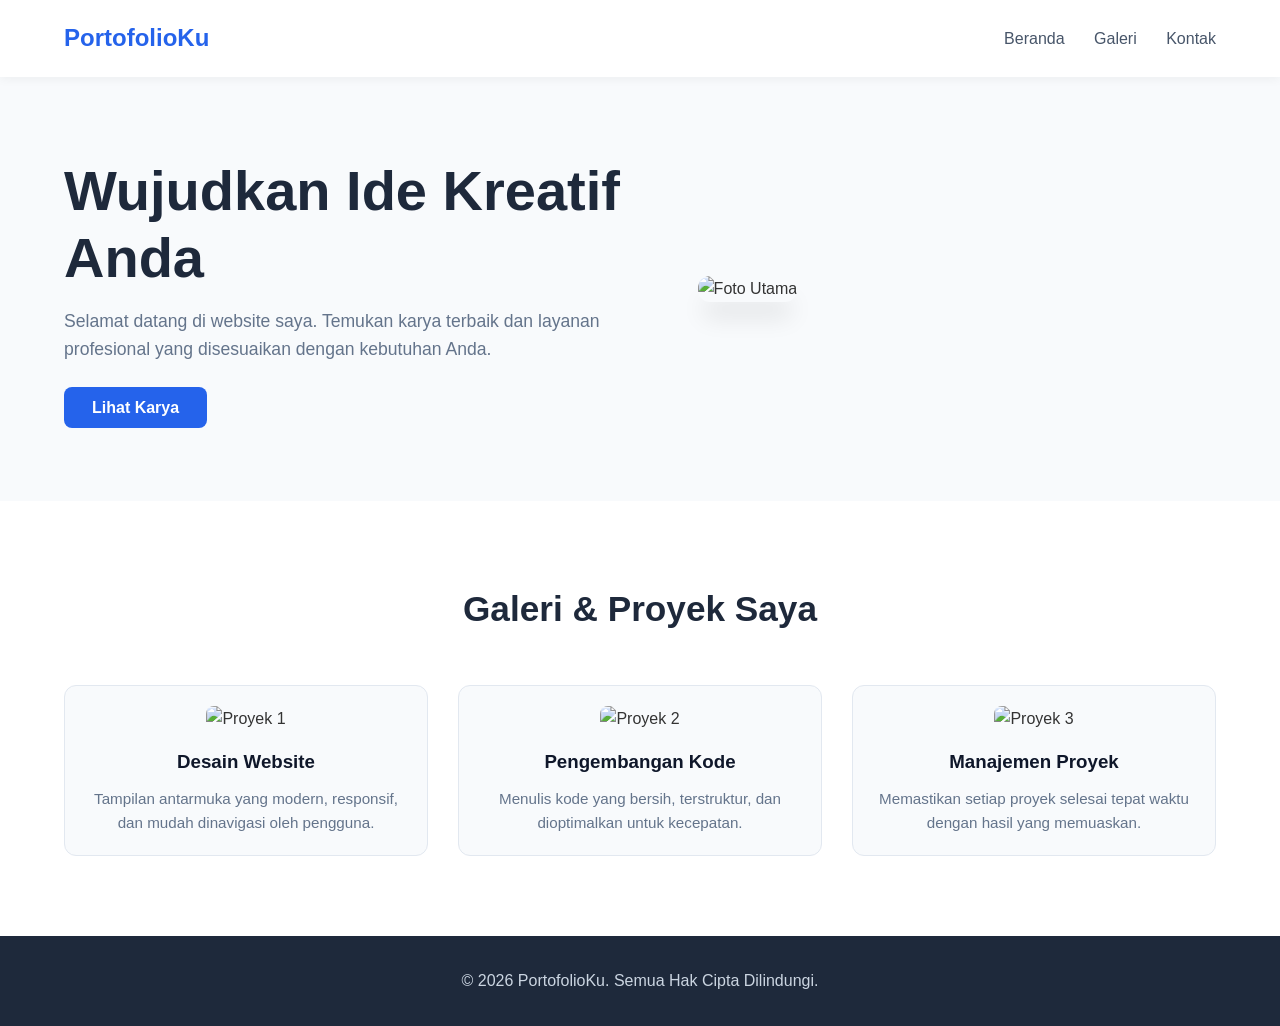
==== index.html @ 670d642b "test pull" ====
<!DOCTYPE html>
<html lang="id">
<head>
    <meta charset="UTF-8">
    <meta name="viewport" content="width=device-width, initial-scale=1.0">
    <title>Landing Page Saya</title>
    <style>
        /* CSS Reset & Pengaturan Dasar */
        * { 
            margin: 0; 
            padding: 0; 
            box-sizing: border-box; 
            font-family: 'Segoe UI', Tahoma, Geneva, Verdana, sans-serif; 
        }
        body { 
            line-height: 1.6; 
            color: #333; 
            background-color: #f8fafc;
        }
        
        /* Navigasi (Navbar) */
        header { 
            background: #ffffff; 
            padding: 1.2rem 5%; 
            display: flex; 
            justify-content: space-between; 
            align-items: center; 
            box-shadow: 0 2px 10px rgba(0,0,0,0.05); 
            position: sticky;
            top: 0;
            z-index: 100;
        }
        .logo { 
            font-size: 1.5rem; 
            font-weight: 800; 
            color: #2563eb; 
        }
        nav a { 
            margin-left: 25px; 
            text-decoration: none; 
            color: #475569; 
            font-weight: 500;
            transition: color 0.3s;
        }
        nav a:hover { color: #2563eb; }
        
        /* Bagian Utama (Hero Section) */
        .hero { 
            display: flex; 
            align-items: center; 
            justify-content: space-between; 
            padding: 5rem 5%; 
        }
        .hero-text { max-width: 50%; }
        .hero-text h1 { 
            font-size: 3.5rem; 
            margin-bottom: 1rem; 
            color: #1e293b; 
            line-height: 1.2;
        }
        .hero-text p { 
            font-size: 1.1rem; 
            margin-bottom: 2rem; 
            color: #64748b; 
        }
        .btn { 
            padding: 12px 28px; 
            background: #2563eb; 
            color: white; 
            text-decoration: none; 
            border-radius: 8px; 
            font-weight: bold; 
            transition: background 0.3s;
        }
        .btn:hover { background: #1d4ed8; }
        .hero-image { width: 45%; }
        
        /* Gaya untuk Foto */
        .foto-utama { 
            width: 100%; 
            border-radius: 12px; 
            box-shadow: 0 20px 25px -5px rgba(0,0,0,0.1); 
            object-fit: cover;
        }

        /* Bagian Galeri/Layanan */
        .gallery { padding: 5rem 5%; text-align: center; background: #ffffff; }
        .gallery h2 { font-size: 2.2rem; margin-bottom: 3rem; color: #1e293b; }
        
        .grid { 
            display: grid; 
            grid-template-columns: repeat(auto-fit, minmax(300px, 1fr)); 
            gap: 30px; 
        }
        .card { 
            padding: 20px; 
            border-radius: 12px; 
            background: #f8fafc; 
            border: 1px solid #e2e8f0;
            transition: transform 0.3s;
        }
        .card:hover { transform: translateY(-5px); }
        
        /* Gaya untuk Foto di dalam Kartu (Card) */
        .foto-card { 
            width: 100%; 
            height: 220px; 
            object-fit: cover; 
            border-radius: 8px; 
            margin-bottom: 15px; 
        }
        .card h3 { margin-bottom: 10px; color: #0f172a; }
        .card p { color: #64748b; font-size: 0.95rem; }

        /* Footer */
        footer { text-align: center; padding: 2rem; background: #1e293b; color: #cbd5e1; }

        /* Responsif untuk HP */
        @media (max-width: 768px) {
            .hero { flex-direction: column; text-align: center; padding: 3rem 5%; }
            .hero-text { max-width: 100%; margin-bottom: 3rem; }
            .hero-image { width: 100%; }
            nav { display: none; } /* Menyembunyikan menu di HP agar simpel */
        }
    </style>
</head>
<body>

    <!-- Bagian Navigasi -->
    <header>
        <div class="logo">PortofolioKu</div>
        <nav>
            <a href="#beranda">Beranda</a>
            <a href="#galeri">Galeri</a>
            <a href="#kontak">Kontak</a>
        </nav>
    </header>

    <!-- Bagian Utama -->
    <section class="hero" id="beranda">
        <div class="hero-text">
            <h1>Wujudkan Ide Kreatif Anda</h1>
            <p>Selamat datang di website saya. Temukan karya terbaik dan layanan profesional yang disesuaikan dengan kebutuhan Anda.</p>
            <a href="#galeri" class="btn">Lihat Karya</a>
        </div>
        <div class="hero-image">
            <!-- FOTO UTAMA: Ganti tulisan di dalam src="" dengan nama foto Anda -->
            <img src="https://images.unsplash.com/photo-1498050108023-c5249f4df085?w=800&q=80" alt="Foto Utama" class="foto-utama">
        </div>
    </section>

    <!-- Bagian Galeri -->
    <section class="gallery" id="galeri">
        <h2>Galeri & Proyek Saya</h2>
        <div class="grid">
            
            <!-- Kartu 1 -->
            <div class="card">
                <!-- FOTO 1: Ganti tulisan di dalam src="" dengan nama foto Anda -->
                <img src="https://drive.google.com/file/d/1kVwQnMVfBnb28rlP6xu53pSMNzJD1zXQ/view?usp=drive_link" alt="Proyek 1" class="foto-card">
                <h3>Desain Website</h3>
                <p>Tampilan antarmuka yang modern, responsif, dan mudah dinavigasi oleh pengguna.</p>
            </div>
            
            <!-- Kartu 2 -->
            <div class="card">
                <!-- FOTO 2: Ganti tulisan di dalam src="" dengan nama foto Anda -->
                <img src="https://images.unsplash.com/photo-1555066931-4365d14bab8c?w=600&q=80" alt="Proyek 2" class="foto-card">
                <h3>Pengembangan Kode</h3>
                <p>Menulis kode yang bersih, terstruktur, dan dioptimalkan untuk kecepatan.</p>
            </div>
            
            <!-- Kartu 3 -->
            <div class="card">
                <!-- FOTO 3: Ganti tulisan di dalam src="" dengan nama foto Anda -->
                <img src="https://images.unsplash.com/photo-1522199755839-a2bacb67c546?w=600&q=80" alt="Proyek 3" class="foto-card">
                <h3>Manajemen Proyek</h3>
                <p>Memastikan setiap proyek selesai tepat waktu dengan hasil yang memuaskan.</p>
            </div>

        </div>
    </section>

    <!-- Bagian Bawah -->
    <footer id="kontak">
        <p>&copy; 2026 PortofolioKu. Semua Hak Cipta Dilindungi.</p>
    </footer>

</body>
</html>
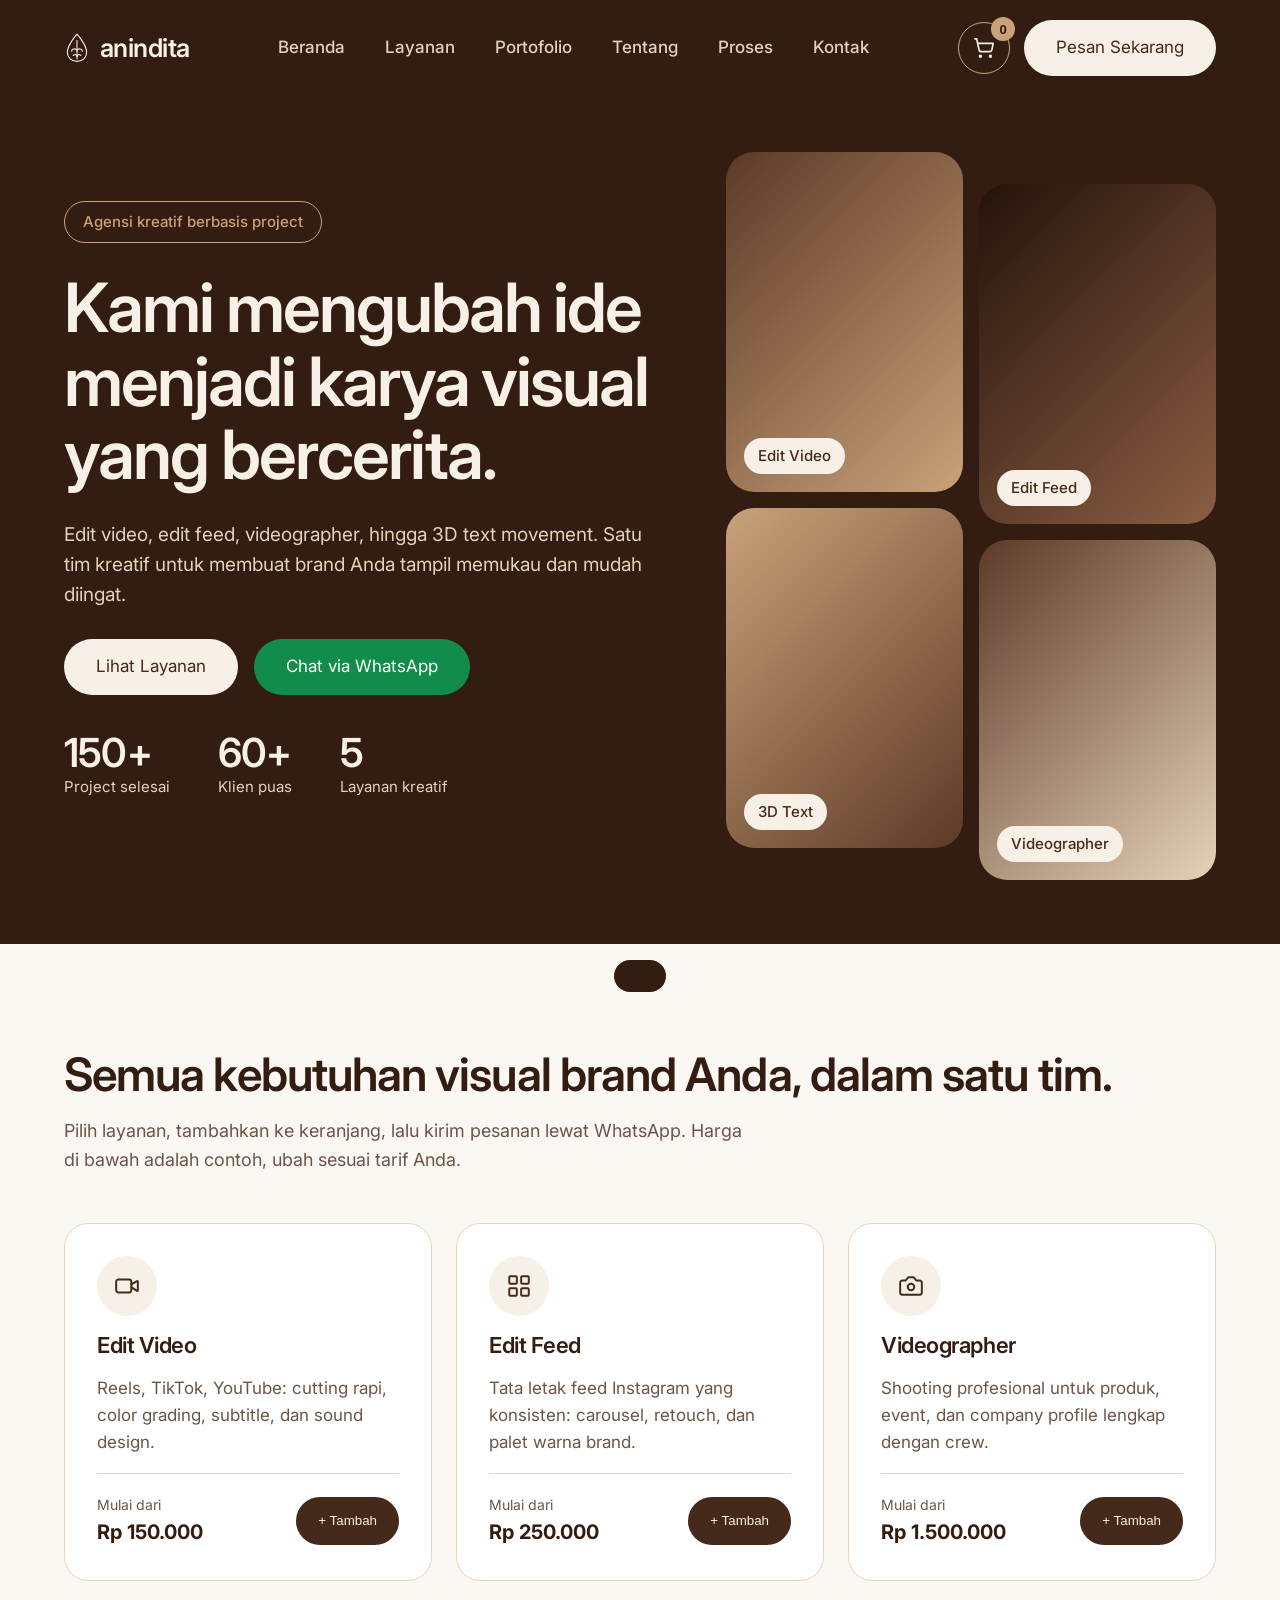
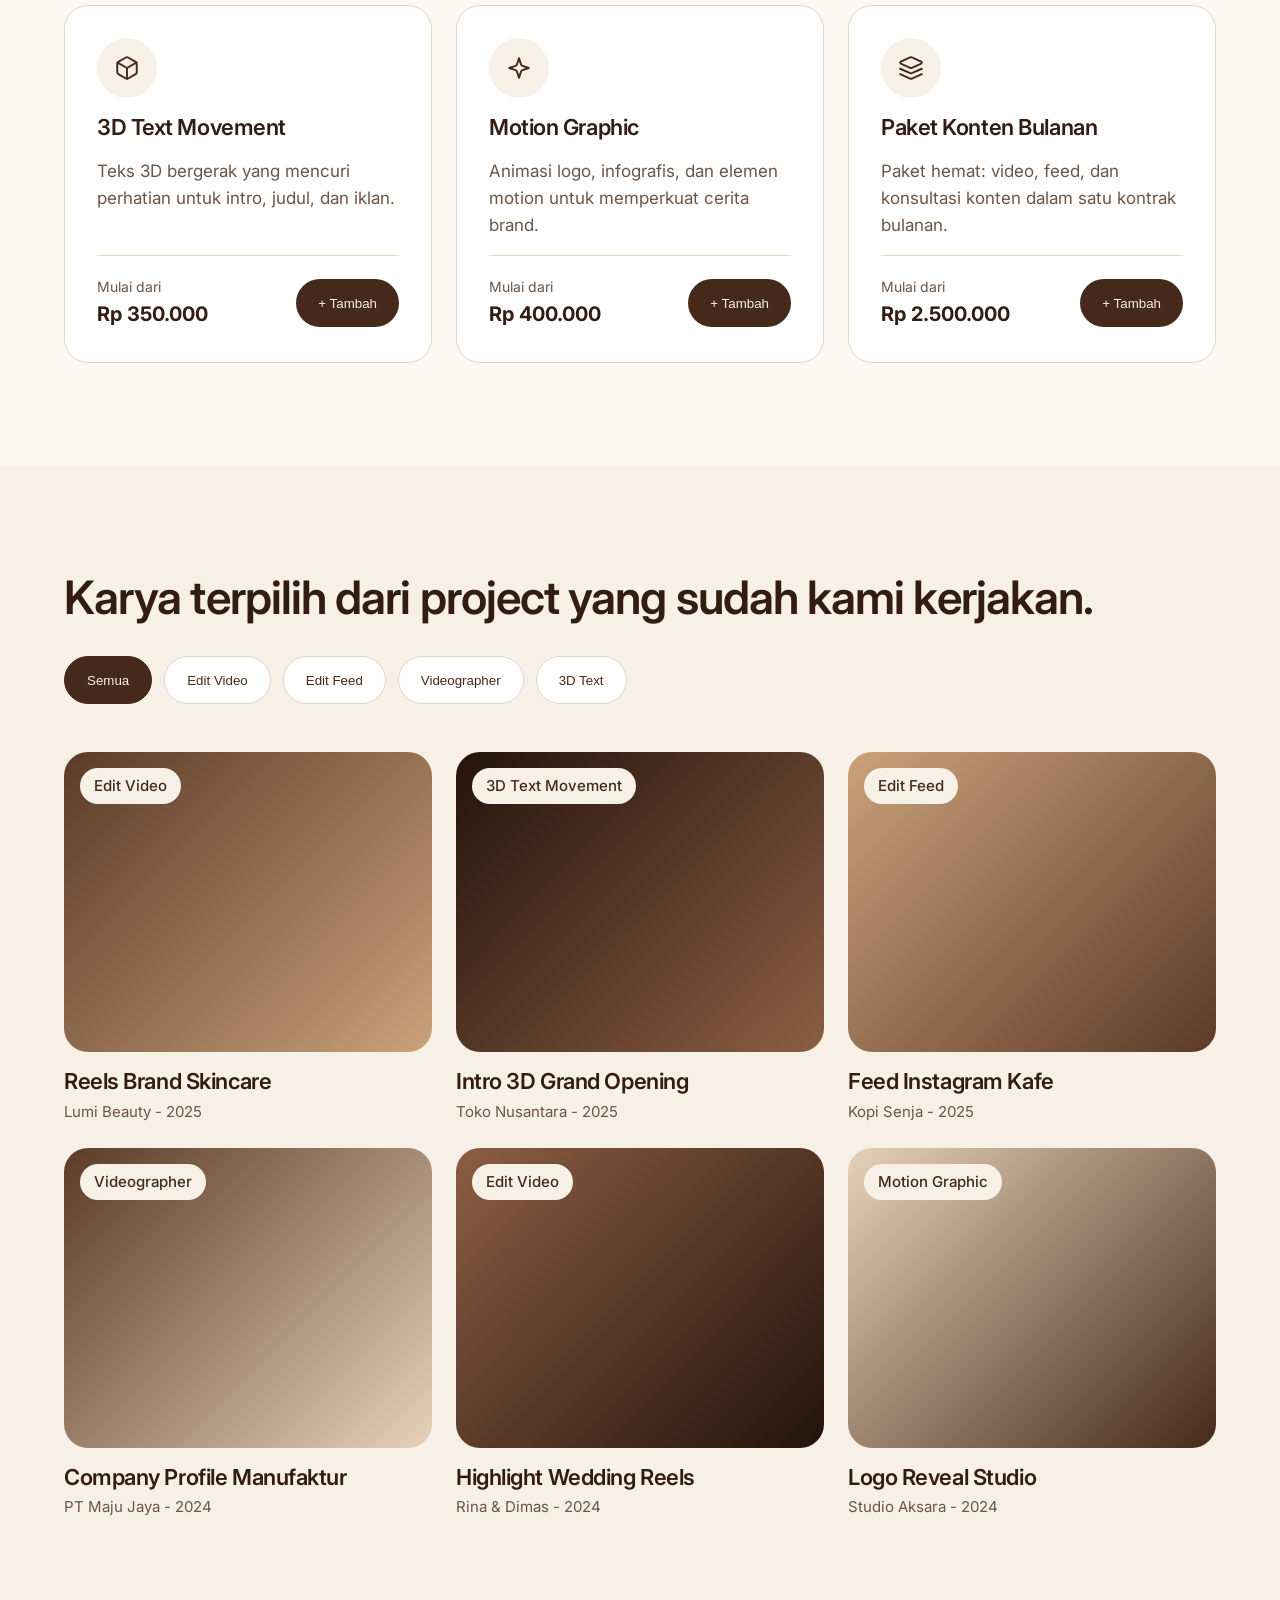
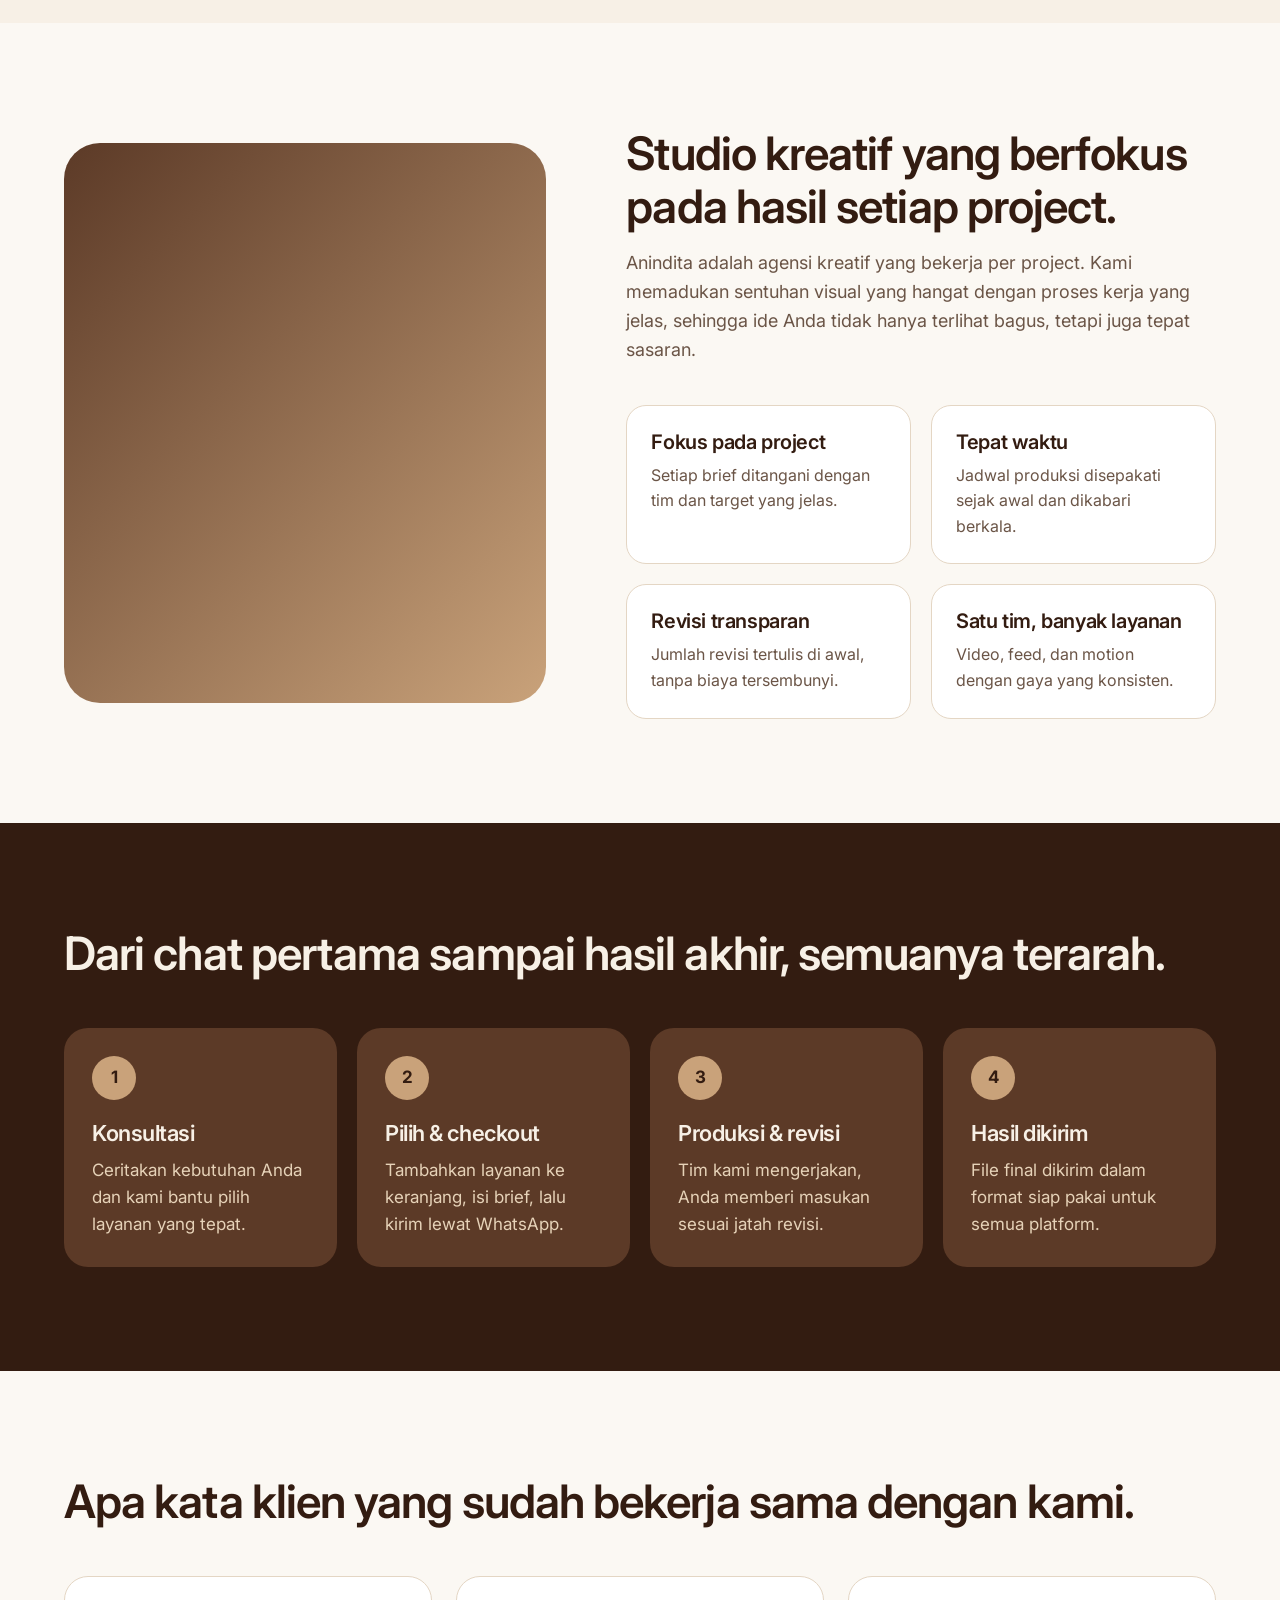
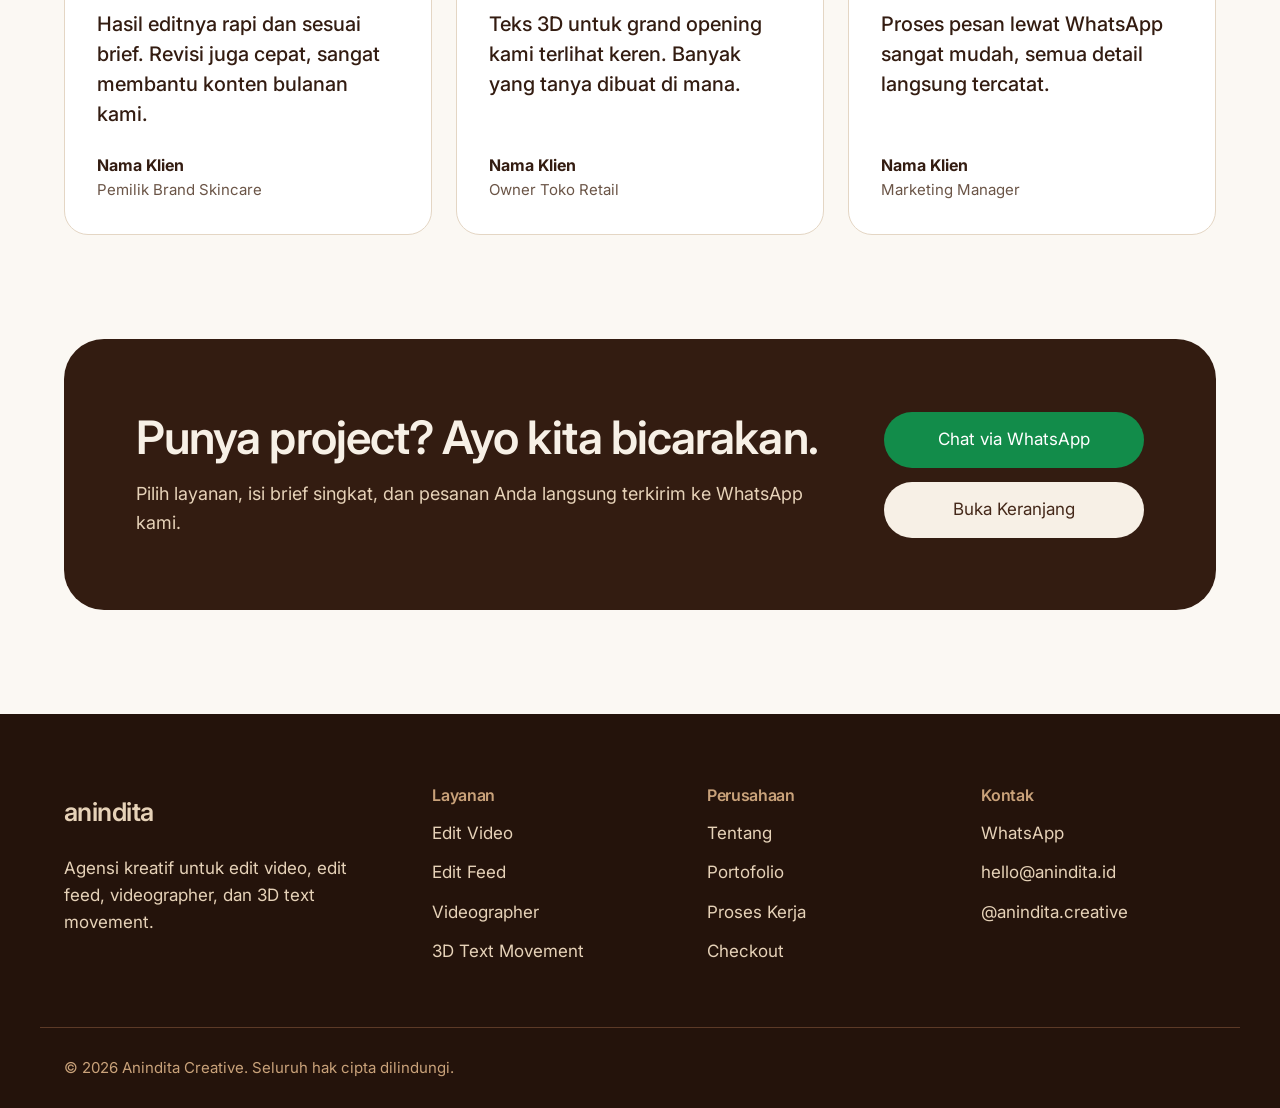
==== commit c3c17491: "Add Anindita Creative website files Co-authored-by: Copilot App <223556219+Copilot@users.noreply.git" ====
--- a/index.html
+++ b/index.html
@@ -1,190 +1,180 @@
 <!DOCTYPE html>
 <html lang="id">
 <head>
-    <meta charset="UTF-8">
-    <meta name="viewport" content="width=device-width, initial-scale=1.0">
-    <title>Landing Page Saya</title>
-    <style>
-        /* CSS Reset & Pengaturan Dasar */
-        * { 
-            margin: 0; 
-            padding: 0; 
-            box-sizing: border-box; 
-            font-family: 'Segoe UI', Tahoma, Geneva, Verdana, sans-serif; 
-        }
-        body { 
-            line-height: 1.6; 
-            color: #333; 
-            background-color: #f8fafc;
-        }
-        
-        /* Navigasi (Navbar) */
-        header { 
-            background: #ffffff; 
-            padding: 1.2rem 5%; 
-            display: flex; 
-            justify-content: space-between; 
-            align-items: center; 
-            box-shadow: 0 2px 10px rgba(0,0,0,0.05); 
-            position: sticky;
-            top: 0;
-            z-index: 100;
-        }
-        .logo { 
-            font-size: 1.5rem; 
-            font-weight: 800; 
-            color: #2563eb; 
-        }
-        nav a { 
-            margin-left: 25px; 
-            text-decoration: none; 
-            color: #475569; 
-            font-weight: 500;
-            transition: color 0.3s;
-        }
-        nav a:hover { color: #2563eb; }
-        
-        /* Bagian Utama (Hero Section) */
-        .hero { 
-            display: flex; 
-            align-items: center; 
-            justify-content: space-between; 
-            padding: 5rem 5%; 
-        }
-        .hero-text { max-width: 50%; }
-        .hero-text h1 { 
-            font-size: 3.5rem; 
-            margin-bottom: 1rem; 
-            color: #1e293b; 
-            line-height: 1.2;
-        }
-        .hero-text p { 
-            font-size: 1.1rem; 
-            margin-bottom: 2rem; 
-            color: #64748b; 
-        }
-        .btn { 
-            padding: 12px 28px; 
-            background: #2563eb; 
-            color: white; 
-            text-decoration: none; 
-            border-radius: 8px; 
-            font-weight: bold; 
-            transition: background 0.3s;
-        }
-        .btn:hover { background: #1d4ed8; }
-        .hero-image { width: 45%; }
-        
-        /* Gaya untuk Foto */
-        .foto-utama { 
-            width: 100%; 
-            border-radius: 12px; 
-            box-shadow: 0 20px 25px -5px rgba(0,0,0,0.1); 
-            object-fit: cover;
-        }
-
-        /* Bagian Galeri/Layanan */
-        .gallery { padding: 5rem 5%; text-align: center; background: #ffffff; }
-        .gallery h2 { font-size: 2.2rem; margin-bottom: 3rem; color: #1e293b; }
-        
-        .grid { 
-            display: grid; 
-            grid-template-columns: repeat(auto-fit, minmax(300px, 1fr)); 
-            gap: 30px; 
-        }
-        .card { 
-            padding: 20px; 
-            border-radius: 12px; 
-            background: #f8fafc; 
-            border: 1px solid #e2e8f0;
-            transition: transform 0.3s;
-        }
-        .card:hover { transform: translateY(-5px); }
-        
-        /* Gaya untuk Foto di dalam Kartu (Card) */
-        .foto-card { 
-            width: 100%; 
-            height: 220px; 
-            object-fit: cover; 
-            border-radius: 8px; 
-            margin-bottom: 15px; 
-        }
-        .card h3 { margin-bottom: 10px; color: #0f172a; }
-        .card p { color: #64748b; font-size: 0.95rem; }
-
-        /* Footer */
-        footer { text-align: center; padding: 2rem; background: #1e293b; color: #cbd5e1; }
-
-        /* Responsif untuk HP */
-        @media (max-width: 768px) {
-            .hero { flex-direction: column; text-align: center; padding: 3rem 5%; }
-            .hero-text { max-width: 100%; margin-bottom: 3rem; }
-            .hero-image { width: 100%; }
-            nav { display: none; } /* Menyembunyikan menu di HP agar simpel */
-        }
-    </style>
+<meta charset="UTF-8">
+<meta name="viewport" content="width=device-width, initial-scale=1">
+<title>Anindita Creative - Edit Video, Feed, Videographer & 3D Text</title>
+<meta name="description" content="Agensi kreatif berbasis project: edit video, edit feed Instagram, videographer, dan 3D text movement.">
+<link rel="preconnect" href="https://fonts.googleapis.com">
+<link rel="preconnect" href="https://fonts.gstatic.com" crossorigin>
+<link href="https://fonts.googleapis.com/css2?family=Inter:wght@400;500;600;700&display=swap" rel="stylesheet">
+<link rel="stylesheet" href="css/style.css">
 </head>
 <body>
+<a class="skip" href="#layanan">Langsung ke layanan</a>
 
-    <!-- Bagian Navigasi -->
-    <header>
-        <div class="logo">PortofolioKu</div>
-        <nav>
-            <a href="#beranda">Beranda</a>
-            <a href="#galeri">Galeri</a>
-            <a href="#kontak">Kontak</a>
-        </nav>
-    </header>
+<header class="top dark" id="top">
+  <div class="wrap bar">
+    <a class="logo" href="index.html" aria-label="Anindita Creative, beranda">
+      <svg viewBox="0 0 48 56" width="26" height="30" fill="none" stroke="currentColor" stroke-width="2" stroke-linecap="round" stroke-linejoin="round" aria-hidden="true"><path d="M24 2C24 2 6 22 6 36c0 10 8 17 18 17s18-7 18-17C42 22 24 2 24 2Z"/><path d="M24 14v34"/><path d="M14 34c0-5 8-6 10-1 2-5 10-4 10 1"/><path d="M17 42c3-3 6-2 7 2 1-4 4-5 7-2"/></svg>
+      <span>anindita</span>
+    </a>
+    <nav id="menu" class="menu" aria-label="Menu utama">
+      <a href="#top">Beranda</a><a href="#layanan">Layanan</a><a href="#portofolio">Portofolio</a><a href="#tentang">Tentang</a><a href="#proses">Proses</a><a href="#kontak">Kontak</a>
+    </nav>
+    <div class="actions">
+      <button class="cart-btn" data-open-cart aria-label="Buka keranjang"><svg viewBox="0 0 24 24" width="22" height="22" fill="none" stroke="currentColor" stroke-width="1.8" stroke-linecap="round" stroke-linejoin="round" aria-hidden="true"><circle cx="8" cy="21" r="1"/><circle cx="19" cy="21" r="1"/><path d="M2 2h2l2.7 12.4a2 2 0 0 0 2 1.6h9.8a2 2 0 0 0 2-1.6L22 7H5.1"/></svg><span class="badge" data-badge>0</span></button>
+      <a class="btn btn-light hide-sm" href="checkout.html">Pesan Sekarang</a>
+      <button class="burger" id="burger" aria-expanded="false" aria-controls="menu" aria-label="Buka menu"><span></span><span></span><span></span></button>
+    </div>
+  </div>
 
-    <!-- Bagian Utama -->
-    <section class="hero" id="beranda">
-        <div class="hero-text">
-            <h1>Wujudkan Ide Kreatif Anda</h1>
-            <p>Selamat datang di website saya. Temukan karya terbaik dan layanan profesional yang disesuaikan dengan kebutuhan Anda.</p>
-            <a href="#galeri" class="btn">Lihat Karya</a>
-        </div>
-        <div class="hero-image">
-            <!-- FOTO UTAMA: Ganti tulisan di dalam src="" dengan nama foto Anda -->
-            <img src="https://images.unsplash.com/photo-1498050108023-c5249f4df085?w=800&q=80" alt="Foto Utama" class="foto-utama">
-        </div>
-    </section>
+  <div class="wrap hero">
+    <div class="hero-copy">
+      <p class="chip">Agensi kreatif berbasis project</p>
+      <h1>Kami mengubah ide menjadi karya visual yang bercerita.</h1>
+      <p class="lead">Edit video, edit feed, videographer, hingga 3D text movement. Satu tim kreatif untuk membuat brand Anda tampil memukau dan mudah diingat.</p>
+      <div class="row">
+        <a class="btn btn-light" href="#layanan">Lihat Layanan</a>
+        <a class="btn btn-wa" data-wa-chat href="#" target="_blank" rel="noopener">Chat via WhatsApp</a>
+      </div>
+      <dl class="stats">
+        <div><dt>Project selesai</dt><dd>150+</dd></div>
+        <div><dt>Klien puas</dt><dd>60+</dd></div>
+        <div><dt>Layanan kreatif</dt><dd>5</dd></div>
+      </dl>
+    </div>
+    <div class="collage" aria-hidden="true">
+      <div class="tile g1 t-tall"><span>Edit Video</span></div>
+      <div class="tile g2"><span>Edit Feed</span></div>
+      <div class="tile g3"><span>3D Text</span></div>
+      <div class="tile g4 t-tall"><span>Videographer</span></div>
+    </div>
+  </div>
+</header>
 
-    <!-- Bagian Galeri -->
-    <section class="gallery" id="galeri">
-        <h2>Galeri & Proyek Saya</h2>
-        <div class="grid">
-            
-            <!-- Kartu 1 -->
-            <div class="card">
-                <!-- FOTO 1: Ganti tulisan di dalam src="" dengan nama foto Anda -->
-                <img src="https://drive.google.com/file/d/1kVwQnMVfBnb28rlP6xu53pSMNzJD1zXQ/view?usp=drive_link" alt="Proyek 1" class="foto-card">
-                <h3>Desain Website</h3>
-                <p>Tampilan antarmuka yang modern, responsif, dan mudah dinavigasi oleh pengguna.</p>
-            </div>
-            
-            <!-- Kartu 2 -->
-            <div class="card">
-                <!-- FOTO 2: Ganti tulisan di dalam src="" dengan nama foto Anda -->
-                <img src="https://images.unsplash.com/photo-1555066931-4365d14bab8c?w=600&q=80" alt="Proyek 2" class="foto-card">
-                <h3>Pengembangan Kode</h3>
-                <p>Menulis kode yang bersih, terstruktur, dan dioptimalkan untuk kecepatan.</p>
-            </div>
-            
-            <!-- Kartu 3 -->
-            <div class="card">
-                <!-- FOTO 3: Ganti tulisan di dalam src="" dengan nama foto Anda -->
-                <img src="https://images.unsplash.com/photo-1522199755839-a2bacb67c546?w=600&q=80" alt="Proyek 3" class="foto-card">
-                <h3>Manajemen Proyek</h3>
-                <p>Memastikan setiap proyek selesai tepat waktu dengan hasil yang memuaskan.</p>
-            </div>
+<main>
+<section class="section" id="layanan">
+  <div class="wrap">
+    <h2>Semua kebutuhan visual brand Anda, dalam satu tim.</h2>
+    <p class="sub">Pilih layanan, tambahkan ke keranjang, lalu kirim pesanan lewat WhatsApp. Harga di bawah adalah contoh, ubah sesuai tarif Anda.</p>
+    <div class="grid3">
+      <article class="card" data-id="edit-video" data-name="Edit Video (Reels)" data-price="150000">
+        <div class="ico" aria-hidden="true"><svg viewBox="0 0 24 24"><path d="m16 13 5.2 3.5a.5.5 0 0 0 .8-.4V7.9a.5.5 0 0 0-.8-.4L16 10.5"/><rect x="2" y="6" width="14" height="12" rx="2"/></svg></div>
+        <h3>Edit Video</h3><p>Reels, TikTok, YouTube: cutting rapi, color grading, subtitle, dan sound design.</p>
+        <div class="foot"><div><small>Mulai dari</small><strong>Rp 150.000</strong></div><button class="btn btn-dark btn-sm" data-add>+ Tambah</button></div>
+      </article>
+      <article class="card" data-id="edit-feed" data-name="Edit Feed Instagram" data-price="250000">
+        <div class="ico" aria-hidden="true"><svg viewBox="0 0 24 24"><rect width="7" height="7" x="3" y="3" rx="1"/><rect width="7" height="7" x="14" y="3" rx="1"/><rect width="7" height="7" x="14" y="14" rx="1"/><rect width="7" height="7" x="3" y="14" rx="1"/></svg></div>
+        <h3>Edit Feed</h3><p>Tata letak feed Instagram yang konsisten: carousel, retouch, dan palet warna brand.</p>
+        <div class="foot"><div><small>Mulai dari</small><strong>Rp 250.000</strong></div><button class="btn btn-dark btn-sm" data-add>+ Tambah</button></div>
+      </article>
+      <article class="card" data-id="videographer" data-name="Videographer" data-price="1500000">
+        <div class="ico" aria-hidden="true"><svg viewBox="0 0 24 24"><path d="M14.5 4h-5L7 7H4a2 2 0 0 0-2 2v9a2 2 0 0 0 2 2h16a2 2 0 0 0 2-2V9a2 2 0 0 0-2-2h-3l-2.5-3z"/><circle cx="12" cy="13" r="3"/></svg></div>
+        <h3>Videographer</h3><p>Shooting profesional untuk produk, event, dan company profile lengkap dengan crew.</p>
+        <div class="foot"><div><small>Mulai dari</small><strong>Rp 1.500.000</strong></div><button class="btn btn-dark btn-sm" data-add>+ Tambah</button></div>
+      </article>
+      <article class="card" data-id="3d-text" data-name="3D Text Movement" data-price="350000">
+        <div class="ico" aria-hidden="true"><svg viewBox="0 0 24 24"><path d="M21 8a2 2 0 0 0-1-1.7l-7-4a2 2 0 0 0-2 0l-7 4A2 2 0 0 0 3 8v8a2 2 0 0 0 1 1.7l7 4a2 2 0 0 0 2 0l7-4A2 2 0 0 0 21 16Z"/><path d="m3.3 7 8.7 5 8.7-5"/><path d="M12 22V12"/></svg></div>
+        <h3>3D Text Movement</h3><p>Teks 3D bergerak yang mencuri perhatian untuk intro, judul, dan iklan.</p>
+        <div class="foot"><div><small>Mulai dari</small><strong>Rp 350.000</strong></div><button class="btn btn-dark btn-sm" data-add>+ Tambah</button></div>
+      </article>
+      <article class="card" data-id="motion" data-name="Motion Graphic" data-price="400000">
+        <div class="ico" aria-hidden="true"><svg viewBox="0 0 24 24"><path d="m12 3-1.9 5.8a2 2 0 0 1-1.3 1.3L3 12l5.8 1.9a2 2 0 0 1 1.3 1.3L12 21l1.9-5.8a2 2 0 0 1 1.3-1.3L21 12l-5.8-1.9a2 2 0 0 1-1.3-1.3Z"/></svg></div>
+        <h3>Motion Graphic</h3><p>Animasi logo, infografis, dan elemen motion untuk memperkuat cerita brand.</p>
+        <div class="foot"><div><small>Mulai dari</small><strong>Rp 400.000</strong></div><button class="btn btn-dark btn-sm" data-add>+ Tambah</button></div>
+      </article>
+      <article class="card" data-id="paket" data-name="Paket Konten Bulanan" data-price="2500000">
+        <div class="ico" aria-hidden="true"><svg viewBox="0 0 24 24"><path d="M12.8 2.2a2 2 0 0 0-1.6 0L2.6 6.1a1 1 0 0 0 0 1.8l8.6 3.9a2 2 0 0 0 1.6 0l8.6-3.9a1 1 0 0 0 0-1.8Z"/><path d="m22 17.7-9.2 4.1a2 2 0 0 1-1.6 0L2 17.7"/><path d="m22 12.7-9.2 4.1a2 2 0 0 1-1.6 0L2 12.7"/></svg></div>
+        <h3>Paket Konten Bulanan</h3><p>Paket hemat: video, feed, dan konsultasi konten dalam satu kontrak bulanan.</p>
+        <div class="foot"><div><small>Mulai dari</small><strong>Rp 2.500.000</strong></div><button class="btn btn-dark btn-sm" data-add>+ Tambah</button></div>
+      </article>
+    </div>
+  </div>
+</section>
 
-        </div>
-    </section>
+<section class="section tint" id="portofolio">
+  <div class="wrap">
+    <h2>Karya terpilih dari project yang sudah kami kerjakan.</h2>
+    <div class="filters" role="group" aria-label="Filter portofolio">
+      <button class="chip-btn is-on" data-filter="all">Semua</button><button class="chip-btn" data-filter="video">Edit Video</button><button class="chip-btn" data-filter="feed">Edit Feed</button><button class="chip-btn" data-filter="shoot">Videographer</button><button class="chip-btn" data-filter="3d">3D Text</button>
+    </div>
+    <!-- Ganti .thumb dengan <img src="img/karya-1.jpg" alt="..."> atau <video> milik Anda -->
+    <div class="grid3" id="works">
+      <figure class="work" data-cat="video"><div class="thumb g1"><span class="tag">Edit Video</span></div><figcaption><h3>Reels Brand Skincare</h3><p>Lumi Beauty - 2025</p></figcaption></figure>
+      <figure class="work" data-cat="3d"><div class="thumb g2"><span class="tag">3D Text Movement</span></div><figcaption><h3>Intro 3D Grand Opening</h3><p>Toko Nusantara - 2025</p></figcaption></figure>
+      <figure class="work" data-cat="feed"><div class="thumb g3"><span class="tag">Edit Feed</span></div><figcaption><h3>Feed Instagram Kafe</h3><p>Kopi Senja - 2025</p></figcaption></figure>
+      <figure class="work" data-cat="shoot"><div class="thumb g4"><span class="tag">Videographer</span></div><figcaption><h3>Company Profile Manufaktur</h3><p>PT Maju Jaya - 2024</p></figcaption></figure>
+      <figure class="work" data-cat="video"><div class="thumb g5"><span class="tag">Edit Video</span></div><figcaption><h3>Highlight Wedding Reels</h3><p>Rina & Dimas - 2024</p></figcaption></figure>
+      <figure class="work" data-cat="3d"><div class="thumb g6"><span class="tag">Motion Graphic</span></div><figcaption><h3>Logo Reveal Studio</h3><p>Studio Aksara - 2024</p></figcaption></figure>
+    </div>
+  </div>
+</section>
 
-    <!-- Bagian Bawah -->
-    <footer id="kontak">
-        <p>&copy; 2026 PortofolioKu. Semua Hak Cipta Dilindungi.</p>
-    </footer>
+<section class="section" id="tentang">
+  <div class="wrap split">
+    <div class="about-img g1" role="img" aria-label="Foto tim Anindita (ganti dengan foto asli)"></div>
+    <div>
+      <h2>Studio kreatif yang berfokus pada hasil setiap project.</h2>
+      <p class="sub">Anindita adalah agensi kreatif yang bekerja per project. Kami memadukan sentuhan visual yang hangat dengan proses kerja yang jelas, sehingga ide Anda tidak hanya terlihat bagus, tetapi juga tepat sasaran.</p>
+      <ul class="values">
+        <li><h3>Fokus pada project</h3><p>Setiap brief ditangani dengan tim dan target yang jelas.</p></li>
+        <li><h3>Tepat waktu</h3><p>Jadwal produksi disepakati sejak awal dan dikabari berkala.</p></li>
+        <li><h3>Revisi transparan</h3><p>Jumlah revisi tertulis di awal, tanpa biaya tersembunyi.</p></li>
+        <li><h3>Satu tim, banyak layanan</h3><p>Video, feed, dan motion dengan gaya yang konsisten.</p></li>
+      </ul>
+    </div>
+  </div>
+</section>
 
+<section class="section dark" id="proses">
+  <div class="wrap">
+    <h2>Dari chat pertama sampai hasil akhir, semuanya terarah.</h2>
+    <ol class="steps">
+      <li><span>1</span><h3>Konsultasi</h3><p>Ceritakan kebutuhan Anda dan kami bantu pilih layanan yang tepat.</p></li>
+      <li><span>2</span><h3>Pilih & checkout</h3><p>Tambahkan layanan ke keranjang, isi brief, lalu kirim lewat WhatsApp.</p></li>
+      <li><span>3</span><h3>Produksi & revisi</h3><p>Tim kami mengerjakan, Anda memberi masukan sesuai jatah revisi.</p></li>
+      <li><span>4</span><h3>Hasil dikirim</h3><p>File final dikirim dalam format siap pakai untuk semua platform.</p></li>
+    </ol>
+  </div>
+</section>
+
+<section class="section" id="testimoni">
+  <div class="wrap">
+    <h2>Apa kata klien yang sudah bekerja sama dengan kami.</h2>
+    <div class="grid3">
+      <blockquote class="quote"><p>Hasil editnya rapi dan sesuai brief. Revisi juga cepat, sangat membantu konten bulanan kami.</p><footer><strong>Nama Klien</strong><br>Pemilik Brand Skincare</footer></blockquote>
+      <blockquote class="quote"><p>Teks 3D untuk grand opening kami terlihat keren. Banyak yang tanya dibuat di mana.</p><footer><strong>Nama Klien</strong><br>Owner Toko Retail</footer></blockquote>
+      <blockquote class="quote"><p>Proses pesan lewat WhatsApp sangat mudah, semua detail langsung tercatat.</p><footer><strong>Nama Klien</strong><br>Marketing Manager</footer></blockquote>
+    </div>
+  </div>
+</section>
+
+<section class="wrap" id="kontak">
+  <div class="cta dark">
+    <div><h2>Punya project? Ayo kita bicarakan.</h2><p class="lead">Pilih layanan, isi brief singkat, dan pesanan Anda langsung terkirim ke WhatsApp kami.</p></div>
+    <div class="col"><a class="btn btn-wa" data-wa-chat href="#" target="_blank" rel="noopener">Chat via WhatsApp</a><a class="btn btn-light" href="checkout.html">Buka Keranjang</a></div>
+  </div>
+</section>
+</main>
+
+<footer class="foot-site dark">
+  <div class="wrap fgrid">
+    <div><a class="logo" href="index.html"><span>anindita</span></a><p>Agensi kreatif untuk edit video, edit feed, videographer, dan 3D text movement.</p></div>
+    <div><h4>Layanan</h4><a href="#layanan">Edit Video</a><a href="#layanan">Edit Feed</a><a href="#layanan">Videographer</a><a href="#layanan">3D Text Movement</a></div>
+    <div><h4>Perusahaan</h4><a href="#tentang">Tentang</a><a href="#portofolio">Portofolio</a><a href="#proses">Proses Kerja</a><a href="checkout.html">Checkout</a></div>
+    <div><h4>Kontak</h4><a data-wa-chat href="#" target="_blank" rel="noopener">WhatsApp</a><a href="mailto:hello@anindita.id">hello@anindita.id</a><a href="#">@anindita.creative</a></div>
+  </div>
+  <p class="wrap copy">© 2026 Anindita Creative. Seluruh hak cipta dilindungi.</p>
+</footer>
+
+<div class="overlay" id="overlay" hidden></div>
+<aside class="drawer" id="drawer" aria-label="Keranjang" aria-hidden="true">
+  <div class="d-head"><h2>Keranjang (<span data-badge>0</span>)</h2><button class="x" data-close-cart aria-label="Tutup keranjang">&times;</button></div>
+  <div class="d-list" id="drawerList"></div>
+  <div class="d-foot"><div class="sum"><span>Subtotal</span><strong data-total>Rp 0</strong></div><a class="btn btn-dark" href="checkout.html">Lanjut ke Checkout</a></div>
+</aside>
+<div class="toast" id="toast" role="status" aria-live="polite"></div>
+<script src="js/main.js"></script>
 </body>
-</html>+</html>
--- a/css/style.css
+++ b/css/style.css
@@ -0,0 +1,227 @@
+/* ===== Token ===== */
+:root{
+  --b950:#24130B;--b900:#331C11;--b800:#45291A;--b700:#5C3A27;--b500:#8B5E43;
+  --sand:#C9A27A;--sand-2:#E6D2B8;--cream:#F7F0E6;--bg:#FBF8F3;--white:#fff;--line:#E4D6C4;
+  --muted:#6B5547;--wa:#25D366;--wa-d:#128C4A;--ink:#331C11;
+  --r:24px;--r-sm:14px;--wrap:1200px;
+  --fs-body:1.0625rem; /* 17px, nyaman dibaca semua usia */
+}
+*,*::before,*::after{box-sizing:border-box}
+html{scroll-behavior:smooth;scroll-padding-top:16px}
+body{margin:0;font-family:'Inter',system-ui,-apple-system,'Segoe UI',sans-serif;font-size:var(--fs-body);line-height:1.6;color:var(--ink);background:var(--bg);-webkit-font-smoothing:antialiased}
+img,svg{max-width:100%;display:block}
+a{color:inherit}
+h1,h2,h3,h4{margin:0;font-weight:600;letter-spacing:-.02em;line-height:1.15}
+h1{font-size:clamp(2.4rem,5.4vw,4.25rem);letter-spacing:-.03em;line-height:1.08}
+h2{font-size:clamp(1.9rem,3.6vw,3rem)}
+h3{font-size:1.375rem;line-height:1.25}
+p{margin:0}
+:focus-visible{outline:3px solid var(--sand);outline-offset:3px;border-radius:6px}
+.skip{position:absolute;left:-999px;top:8px;background:var(--white);padding:10px 16px;border-radius:8px;z-index:100}
+.skip:focus{left:8px}
+.wrap{width:100%;max-width:var(--wrap);margin-inline:auto;padding-inline:24px}
+.sub,.lead{color:var(--muted);max-width:62ch;margin-top:16px;font-size:1.125rem}
+
+/* ===== Tombol ===== */
+.btn{display:inline-flex;align-items:center;justify-content:center;gap:10px;min-height:56px;padding:0 30px;border-radius:999px;border:2px solid transparent;font:600 1rem/1 inherit;text-decoration:none;cursor:pointer;transition:transform .15s,background .15s,color .15s}
+.btn:hover{transform:translateY(-2px)}
+.btn-sm{min-height:48px;padding:0 20px}
+.btn-dark{background:var(--b800);color:var(--cream)}.btn-dark:hover{background:var(--b950)}
+.btn-light{background:var(--cream);color:var(--b800)}.btn-light:hover{background:var(--white)}
+.btn-wa{background:var(--wa-d);color:var(--white)}.btn-wa:hover{background:#0e7a40}
+.btn-line{border-color:var(--b800);color:var(--b800);background:transparent}
+.wide{width:100%}
+.row{display:flex;flex-wrap:wrap;gap:16px}
+
+/* ===== Header / hero ===== */
+.dark{background:var(--b900);color:var(--cream)}
+.top.light{background:var(--white);border-bottom:1px solid var(--line)}
+.bar{display:flex;align-items:center;justify-content:space-between;gap:24px;padding-block:20px}
+.logo{display:inline-flex;align-items:center;gap:10px;text-decoration:none;font-size:1.6rem;font-weight:600;letter-spacing:-.02em}
+.menu{display:flex;gap:36px}
+.menu a{text-decoration:none;font-weight:500;color:var(--sand-2);padding:8px 2px}
+.menu a:hover{color:var(--white)}
+.actions{display:flex;align-items:center;gap:14px}
+.cart-btn{position:relative;width:52px;height:52px;border-radius:50%;border:1.5px solid var(--sand);background:transparent;color:var(--cream);display:grid;place-items:center;cursor:pointer}
+.badge{position:absolute;top:-6px;right:-6px;min-width:24px;height:24px;border-radius:12px;background:var(--sand);color:var(--b900);font-size:.8125rem;font-weight:700;display:grid;place-items:center;padding:0 6px}
+.burger{display:none;width:52px;height:52px;border-radius:50%;border:0;background:var(--b700);cursor:pointer;flex-direction:column;justify-content:center;align-items:center;gap:5px}
+.burger span{width:20px;height:2px;background:var(--cream)}
+.hero{display:grid;grid-template-columns:1.1fr .9fr;gap:64px;align-items:center;padding-block:56px 96px}
+.hero-copy{display:grid;gap:28px;justify-items:start}
+.chip{display:inline-block;border:1px solid var(--sand);color:var(--sand);padding:8px 18px;border-radius:999px;font-size:.9375rem;font-weight:500}
+.hero .lead{color:var(--sand-2);margin:0;font-size:1.1875rem}
+.stats{display:flex;gap:48px;margin:8px 0 0;flex-wrap:wrap}
+.stats div{display:flex;flex-direction:column-reverse}
+.stats dd{margin:0;font-size:2.5rem;font-weight:600;letter-spacing:-.02em;line-height:1.1}
+.stats dt{color:var(--sand-2);font-size:.9375rem}
+.collage{display:grid;grid-template-columns:1fr 1fr;gap:16px}
+.tile{border-radius:28px;min-height:200px;display:flex;align-items:flex-end;padding:18px}
+.tile span{background:var(--cream);color:var(--b800);font-size:.9375rem;font-weight:500;padding:6px 14px;border-radius:999px}
+.t-tall{min-height:340px}
+.collage .tile:nth-child(even){transform:translateY(32px)}
+
+/* ===== Gradien placeholder (ganti dengan foto/video Anda) ===== */
+.g1{background:linear-gradient(135deg,#5C3A27,#C9A27A)}
+.g2{background:linear-gradient(135deg,#24130B,#8B5E43)}
+.g3{background:linear-gradient(135deg,#C9A27A,#5C3A27)}
+.g4{background:linear-gradient(135deg,#5C3A27,#E6D2B8)}
+.g5{background:linear-gradient(135deg,#8B5E43,#24130B)}
+.g6{background:linear-gradient(135deg,#E6D2B8,#45291A)}
+
+/* ===== Section umum ===== */
+.section{padding-block:104px}
+.tint{background:var(--cream)}
+.grid3{display:grid;grid-template-columns:repeat(3,1fr);gap:24px;margin-top:48px}
+
+/* Kartu layanan */
+.card{background:var(--white);border:1px solid var(--line);border-radius:var(--r);padding:32px;display:flex;flex-direction:column;gap:16px}
+.card p{color:var(--muted)}
+.ico{width:60px;height:60px;border-radius:50%;background:var(--cream);display:grid;place-items:center}
+.ico svg{width:26px;height:26px;fill:none;stroke:var(--b800);stroke-width:1.8;stroke-linecap:round;stroke-linejoin:round}
+.foot{margin-top:auto;padding-top:20px;border-top:1px solid var(--line);display:flex;align-items:center;justify-content:space-between;gap:12px}
+.foot small{display:block;color:var(--muted);font-size:.875rem}
+.foot strong{font-size:1.25rem}
+
+/* Portofolio */
+.filters{display:flex;flex-wrap:wrap;gap:12px;margin-top:32px}
+.chip-btn{min-height:48px;padding:0 22px;border-radius:999px;border:1.5px solid var(--line);background:var(--white);font:500 1rem/1 inherit;color:var(--b800);cursor:pointer}
+.chip-btn.is-on{background:var(--b800);color:var(--cream);border-color:var(--b800)}
+.work{margin:0}
+.work[hidden]{display:none}
+.thumb{height:300px;border-radius:var(--r);position:relative;overflow:hidden}
+.thumb img,.thumb video{width:100%;height:100%;object-fit:cover}
+.tag{position:absolute;top:16px;left:16px;background:var(--cream);color:var(--b800);padding:6px 14px;border-radius:999px;font-size:.9375rem;font-weight:500}
+.work figcaption{padding-top:16px}
+.work figcaption p{color:var(--muted);font-size:.9375rem;margin-top:4px}
+
+/* Tentang */
+.split{display:grid;grid-template-columns:.9fr 1.1fr;gap:80px;align-items:center}
+.about-img{min-height:560px;border-radius:36px}
+.values{list-style:none;padding:0;margin:40px 0 0;display:grid;grid-template-columns:1fr 1fr;gap:20px}
+.values li{background:var(--white);border:1px solid var(--line);border-radius:20px;padding:24px}
+.values h3{font-size:1.25rem}.values p{color:var(--muted);margin-top:8px;font-size:1rem}
+
+/* Proses */
+.steps{list-style:none;padding:0;margin:48px 0 0;display:grid;grid-template-columns:repeat(4,1fr);gap:20px}
+.steps li{background:var(--b700);border-radius:var(--r);padding:28px}
+.steps span{display:grid;place-items:center;width:44px;height:44px;border-radius:50%;background:var(--sand);color:var(--b900);font-weight:700;margin-bottom:20px}
+.steps p{color:var(--sand-2);margin-top:10px}
+.dark h2{color:var(--cream)}
+
+/* Testimoni */
+.quote{margin:0;background:var(--white);border:1px solid var(--line);border-radius:var(--r);padding:32px;display:flex;flex-direction:column;gap:24px}
+.quote p{font-size:1.25rem;line-height:1.5;font-weight:500}
+.quote footer{color:var(--muted);font-size:.9375rem;margin-top:auto}
+.quote strong{color:var(--ink);font-size:1rem}
+
+/* CTA */
+.cta{border-radius:40px;padding:72px;display:flex;align-items:center;justify-content:space-between;gap:40px;margin-bottom:104px}
+.cta .lead{color:var(--sand-2)}
+.col{display:flex;flex-direction:column;gap:14px;min-width:260px}
+
+/* Footer */
+.foot-site{padding-top:72px;background:var(--b950)}
+.fgrid{display:grid;grid-template-columns:1.4fr 1fr 1fr 1fr;gap:40px}
+.fgrid a{display:block;text-decoration:none;color:var(--sand-2);padding:6px 0}
+.fgrid a:hover{color:var(--white)}
+.fgrid p{color:var(--sand-2);margin-top:16px;max-width:34ch}
+.fgrid h4{color:var(--sand);font-size:1rem;margin-bottom:10px}
+.copy{margin-top:56px;padding-block:28px;border-top:1px solid var(--b700);color:var(--sand);font-size:.9375rem}
+
+/* ===== Drawer keranjang ===== */
+.overlay{position:fixed;inset:0;background:rgba(36,19,11,.6);z-index:40}
+.drawer{position:fixed;top:0;right:0;bottom:0;width:min(440px,100%);background:var(--white);z-index:50;display:flex;flex-direction:column;transform:translateX(100%);transition:transform .3s}
+.drawer.open{transform:none}
+.d-head{display:flex;justify-content:space-between;align-items:center;padding:28px}
+.d-head h2{font-size:1.75rem}
+.x{width:48px;height:48px;border-radius:50%;border:0;background:var(--cream);font-size:1.75rem;cursor:pointer;color:var(--b800)}
+.d-list{flex:1;overflow:auto;padding:0 28px;display:grid;gap:14px;align-content:start}
+.d-foot{padding:28px;border-top:1px solid var(--line);display:grid;gap:16px}
+.sum{display:flex;justify-content:space-between;align-items:center}
+.sum strong{font-size:1.375rem}
+.empty{color:var(--muted);padding:24px 0}
+
+/* Baris item keranjang (drawer & checkout) */
+.item{display:grid;grid-template-columns:auto 1fr auto;gap:16px;align-items:center;background:var(--white);border:1px solid var(--line);border-radius:20px;padding:16px}
+.item .th{width:72px;height:72px;border-radius:14px;background:linear-gradient(135deg,#5C3A27,#C9A27A)}
+.item h3{font-size:1.125rem}
+.item .price{font-weight:700;white-space:nowrap}
+.qty{display:inline-flex;align-items:center;gap:6px;margin-top:8px}
+.qty button{width:40px;height:40px;border-radius:50%;border:0;background:var(--cream);color:var(--b800);font-size:1.25rem;font-weight:600;cursor:pointer}
+.qty b{min-width:28px;text-align:center}
+.rm{border:0;background:none;color:var(--muted);text-decoration:underline;cursor:pointer;font:inherit;font-size:.9375rem;padding:8px 0}
+
+/* ===== Checkout ===== */
+.page-checkout .bar{padding-block:20px}
+.back{font-weight:500;text-decoration:none}
+.secure{color:var(--muted);font-size:.9375rem}
+.co{padding-block:48px 112px}
+.co-head{display:flex;justify-content:space-between;align-items:center;gap:24px;flex-wrap:wrap;margin-bottom:40px}
+.stepper{display:flex;gap:12px;list-style:none;padding:0;margin:0;counter-reset:s;flex-wrap:wrap}
+.stepper li{counter-increment:s;display:flex;align-items:center;gap:10px;font-weight:500;color:var(--muted)}
+.stepper li::before{content:counter(s);width:34px;height:34px;border-radius:50%;display:grid;place-items:center;border:1.5px solid var(--line);background:var(--white);font-size:.9375rem;font-weight:700}
+.stepper .done{color:var(--ink)}.stepper .done::before{background:var(--b800);color:var(--cream);border-color:var(--b800)}
+.stepper .now{color:var(--ink);font-weight:600}.stepper .now::before{background:var(--sand);border-color:var(--sand);color:var(--b900)}
+.co-grid{display:grid;grid-template-columns:1fr 420px;gap:40px;align-items:start}
+.co-left{display:grid;gap:32px}
+.cart-list{display:grid;gap:16px;margin-top:20px}
+.add-more{display:flex;align-items:center;justify-content:center;min-height:60px;margin-top:16px;border:2px dashed var(--sand);border-radius:20px;text-decoration:none;font-weight:600;color:var(--b800)}
+.panel{background:var(--white);border:1px solid var(--line);border-radius:28px;padding:32px;display:grid;gap:20px}
+.panel h2{font-size:1.75rem}
+.panel .sub{margin:0}
+label{display:grid;gap:8px;font-weight:600;font-size:.9375rem;color:var(--b700)}
+input,textarea{font:400 1.0625rem/1.4 inherit;color:var(--ink);padding:15px 18px;border:1.5px solid var(--line);border-radius:var(--r-sm);background:var(--bg);width:100%}
+input:focus,textarea:focus{outline:3px solid var(--sand);border-color:var(--b500)}
+input.bad{border-color:#B3261E}
+.f2{display:grid;grid-template-columns:1fr 1fr;gap:20px}
+.err{color:#B3261E;font-weight:600}
+.sticky{position:sticky;top:24px}
+.sum-list{display:grid;gap:12px}
+.sum-list div{display:flex;justify-content:space-between;gap:12px;color:var(--muted)}
+.sum-list b{color:var(--ink)}
+.total{padding-top:16px;border-top:1px solid var(--line)}
+.total strong{font-size:1.625rem}
+.note{background:var(--cream);color:var(--b700);border-radius:16px;padding:16px;font-size:.9375rem}
+.preview{padding:20px 28px;margin-top:24px;background:var(--cream);border-color:var(--sand-2)}
+.preview summary{cursor:pointer;font-weight:600}
+.preview pre{white-space:pre-wrap;font:inherit;font-size:.9375rem;margin:16px 0 0;background:#DCF8C6;border-radius:16px;padding:16px;color:#1B2B1B}
+
+/* Toast */
+.toast{position:fixed;left:50%;bottom:28px;transform:translate(-50%,120px);background:var(--b900);color:var(--cream);padding:16px 26px;border-radius:999px;font-weight:600;z-index:60;transition:transform .3s}
+.toast.show{transform:translate(-50%,0)}
+
+/* ===== Responsif ===== */
+@media (max-width:1024px){
+  .hero{grid-template-columns:1fr;gap:48px}
+  .collage{max-width:520px}
+  .grid3{grid-template-columns:1fr 1fr}
+  .split{grid-template-columns:1fr;gap:48px}
+  .about-img{min-height:360px}
+  .steps{grid-template-columns:1fr 1fr}
+  .fgrid{grid-template-columns:1fr 1fr}
+  .co-grid{grid-template-columns:1fr}
+  .sticky{position:static}
+  .cta{flex-direction:column;align-items:flex-start;padding:48px}
+}
+@media (max-width:820px){
+  .burger{display:flex}
+  .hide-sm{display:none}
+  .menu{position:absolute;left:0;right:0;top:92px;background:var(--b900);flex-direction:column;gap:0;padding:8px 24px 24px;display:none;z-index:30;border-bottom:1px solid var(--b700)}
+  .menu.open{display:flex}
+  .menu a{padding:16px 0;font-size:1.125rem;border-bottom:1px solid var(--b700)}
+  .top{position:relative}
+}
+@media (max-width:640px){
+  .section{padding-block:72px}
+  .grid3,.values,.steps,.f2{grid-template-columns:1fr}
+  .stats{gap:28px}
+  .hero{padding-block:32px 64px}
+  .btn{width:100%}.row{width:100%}
+  .foot .btn{width:auto}
+  .cta{padding:32px 24px;border-radius:28px}
+  .fgrid{grid-template-columns:1fr}
+  .item{grid-template-columns:auto 1fr}
+  .item .price{grid-column:2}
+  .secure{display:none}
+}
+@media (prefers-reduced-motion:reduce){*{transition:none!important;scroll-behavior:auto!important}}
